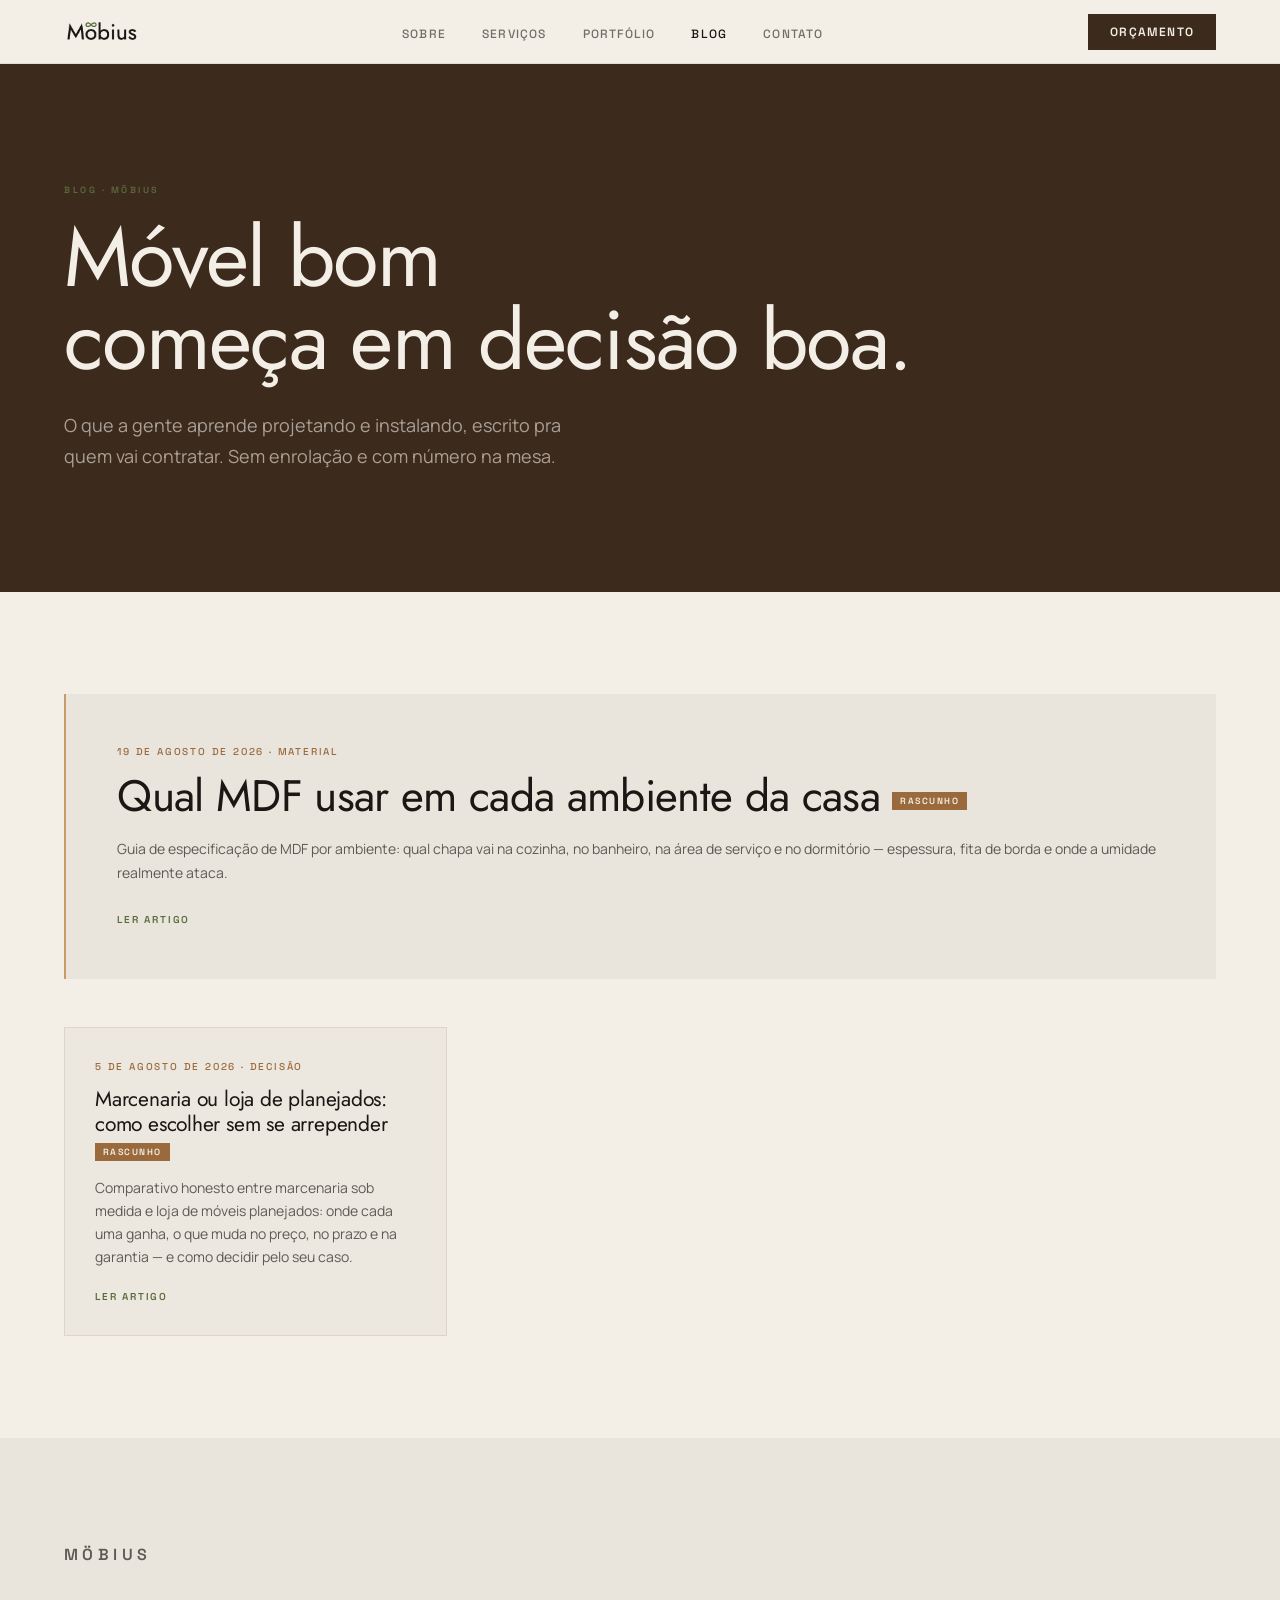
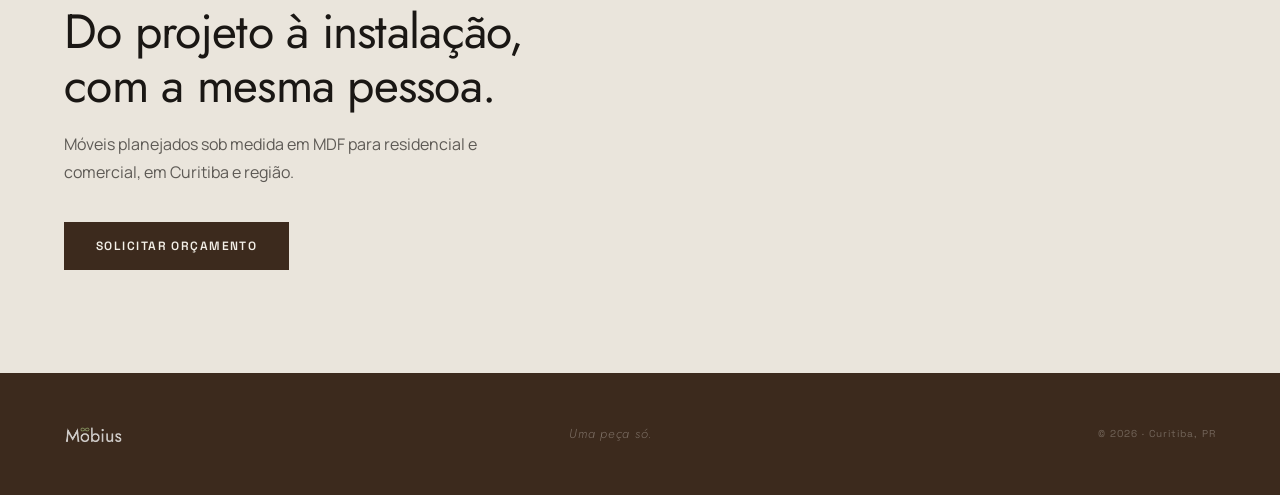
==== blog/index.html @ 8a8b132d "blog: pesquisa SEO, gerador estático e primeiros artigos Pesquisa (marketing/seo/): demanda, concorr" ====
<!DOCTYPE html>
<html lang="pt-BR">
<head>
  <meta charset="UTF-8">
  <meta name="viewport" content="width=device-width, initial-scale=1.0">
  <title>Blog — Möbius Marcenaria</title>
  <meta name="description" content="Guias práticos sobre móveis planejados sob medida em Curitiba: quanto custa, qual material usar, medidas que funcionam e o que olhar antes de fechar.">
  <link rel="canonical" href="https://www.mobiusmoveis.com.br/blog/">

  <meta property="og:type" content="website">
  <meta property="og:site_name" content="Möbius Marcenaria">
  <meta property="og:locale" content="pt_BR">
  <meta property="og:title" content="Blog — Möbius Marcenaria">
  <meta property="og:description" content="Guias práticos sobre móveis planejados sob medida em Curitiba: quanto custa, qual material usar, medidas que funcionam e o que olhar antes de fechar.">
  <meta property="og:url" content="https://www.mobiusmoveis.com.br/blog/">
  <meta property="og:image" content="https://www.mobiusmoveis.com.br/assets/projeto-1.jpg">
  <meta name="twitter:card" content="summary_large_image">
  <meta name="twitter:title" content="Blog — Möbius Marcenaria">
  <meta name="twitter:description" content="Guias práticos sobre móveis planejados sob medida em Curitiba: quanto custa, qual material usar, medidas que funcionam e o que olhar antes de fechar.">
  <meta name="twitter:image" content="https://www.mobiusmoveis.com.br/assets/projeto-1.jpg">
  <link rel="preconnect" href="https://fonts.googleapis.com">
  <link rel="preconnect" href="https://fonts.gstatic.com" crossorigin>
  <link href="https://fonts.googleapis.com/css2?family=Jost:ital,wght@0,300;0,400;0,500;0,600;1,300&family=Manrope:wght@400;500;600;700&family=Space+Grotesk:wght@300;400;500;600&display=swap" rel="stylesheet">
  <link rel="stylesheet" href="/assets/blog.css">
  <script type="application/ld+json">
{
  "@context": "https://schema.org",
  "@type": "Blog",
  "name": "Blog — Möbius Marcenaria",
  "description": "Guias práticos sobre móveis planejados sob medida: custo, materiais, medidas e o que olhar antes de fechar um projeto.",
  "url": "https://www.mobiusmoveis.com.br/blog/",
  "inLanguage": "pt-BR",
  "publisher": {
    "@type": "Organization",
    "name": "Möbius Marcenaria",
    "url": "https://www.mobiusmoveis.com.br",
    "logo": {
      "@type": "ImageObject",
      "url": "https://www.mobiusmoveis.com.br/assets/logo-wordmark.png"
    }
  },
  "blogPost": []
}
  </script>
</head>
<body>

<nav class="nav-topo">
  <a href="/" class="nav-logo"><img src="/assets/logo-wordmark.png" alt="Möbius"></a>
  <ul class="nav-links">
    <li><a href="/#sobre">Sobre</a></li>
    <li><a href="/#servicos">Serviços</a></li>
    <li><a href="/#portfolio">Portfólio</a></li>
    <li><a href="/blog/" class="ativo">Blog</a></li>
    <li><a href="/#contato">Contato</a></li>
  </ul>
  <a href="https://wa.me/5541992759575?text=Ol%C3%A1%2C%20vim%20pelo%20blog%20da%20M%C3%B6bius%20e%20gostaria%20de%20um%20or%C3%A7amento." target="_blank" rel="noopener" class="nav-cta">Orçamento</a>
</nav>

<header class="blog-hero">
  <div class="section-inner">
    <p class="eyebrow">Blog · Möbius</p>
    <h1>Móvel bom<br>começa em decisão boa.</h1>
    <p class="blog-hero-sub">O que a gente aprende projetando e instalando, escrito pra quem vai contratar. Sem enrolação e com número na mesa.</p>
  </div>
</header>

<section class="blog-lista">
  <div class="section-inner">
    
    <a class="card-destaque" href="/blog/qual-mdf-para-cada-ambiente/">
      <p class="card-data"><time datetime="2026-08-19">19 de agosto de 2026</time> · Material</p>
      <h2>Qual MDF usar em cada ambiente da casa <span class="tag-draft">rascunho</span></h2>
      <p class="card-resumo">Guia de especificação de MDF por ambiente: qual chapa vai na cozinha, no banheiro, na área de serviço e no dormitório — espessura, fita de borda e onde a umidade realmente ataca.</p>
      <span class="card-link">Ler artigo</span>
    </a>
    <div class="lista-posts"><a class="card-post" href="/blog/marcenaria-ou-loja-de-planejados/">
        <p class="card-data"><time datetime="2026-08-05">5 de agosto de 2026</time> · Decisão</p>
        <h3>Marcenaria ou loja de planejados: como escolher sem se arrepender <span class="tag-draft">rascunho</span></h3>
        <p class="card-resumo">Comparativo honesto entre marcenaria sob medida e loja de móveis planejados: onde cada uma ganha, o que muda no preço, no prazo e na garantia — e como decidir pelo seu caso.</p>
        <span class="card-link">Ler artigo</span>
      </a></div>
  </div>
</section>

<section class="cta-blog">
  <div class="section-inner">
    <p class="eyebrow">Möbius</p>
    <h2>Do projeto à instalação,<br>com a mesma pessoa.</h2>
    <p>Móveis planejados sob medida em MDF para residencial e comercial, em Curitiba e região.</p>
    <a href="https://wa.me/5541992759575?text=Ol%C3%A1%2C%20vim%20pelo%20blog%20da%20M%C3%B6bius%20e%20gostaria%20de%20um%20or%C3%A7amento." target="_blank" rel="noopener" class="btn-primary">Solicitar orçamento</a>
  </div>
</section>

<footer>
  <div class="footer-inner">
    <div class="footer-logo"><img src="/assets/logo-wordmark-light.png" alt="Möbius"></div>
    <span class="footer-tagline">Uma peça só.</span>
    <span class="footer-copy">© 2026 · Curitiba, PR</span>
  </div>
</footer>

<button class="back-to-top" id="backToTop" aria-label="Voltar ao topo" onclick="window.scrollTo({top:0,behavior:'smooth'})">
  <svg width="16" height="16" viewBox="0 0 16 16" fill="none" xmlns="http://www.w3.org/2000/svg">
    <path d="M8 13V3M3 8L8 3L13 8" stroke="currentColor" stroke-width="1.5" stroke-linecap="round" stroke-linejoin="round"/>
  </svg>
</button>
<script>
  const btn = document.getElementById('backToTop');
  window.addEventListener('scroll', () => {
    btn.classList.toggle('visible', window.scrollY > 240);
  }, { passive: true });
</script>

</body>
</html>
---- assets/blog.css ----
/* ── Möbius — blog ────────────────────────────────────────
   Mesmos tokens da home (index.html). Alterou lá, alterou aqui. */

:root {
  --papel: #F3EFE7;
  --nogueira: #3C2A1D;
  --musgo: #5A6B3B;
  --tinta: #1A1714;
  --mel: #C89B6A;
  --caramelo: #9A6A3C;
  --papel-escuro: #EAE5DC;

  --jost: 'Jost', sans-serif;
  --manrope: 'Manrope', sans-serif;
  --grotesk: 'Space Grotesk', sans-serif;

  --max: 1160px;
  --texto: 720px;
  --pad: clamp(24px, 5vw, 80px);
}

*, *::before, *::after { box-sizing: border-box; margin: 0; padding: 0; }
html { scroll-behavior: smooth; }

body {
  font-family: var(--manrope);
  background: var(--papel);
  color: var(--tinta);
  -webkit-font-smoothing: antialiased;
}

a { text-decoration: none; color: inherit; }
img { display: block; max-width: 100%; height: auto; }

.section-inner { max-width: var(--max); margin: 0 auto; }

.eyebrow {
  font-family: var(--grotesk);
  font-size: 9px;
  font-weight: 600;
  letter-spacing: 0.28em;
  text-transform: uppercase;
  color: var(--musgo);
  margin-bottom: 20px;
}

/* ── NAV ───────────────────────────────────────────────────
   Escopado em .nav-topo de propósito: a trilha e o índice do
   artigo também são <nav>, e não podem herdar o menu fixo. */
.nav-topo {
  position: fixed;
  top: 0; left: 0; right: 0;
  z-index: 100;
  background: var(--papel);
  border-bottom: 1px solid rgba(60, 42, 29, 0.1);
  padding: 0 var(--pad);
  height: 64px;
  display: flex;
  align-items: center;
  justify-content: space-between;
}

.nav-logo img { height: 52px; width: auto; object-fit: contain; }

.nav-links { display: flex; align-items: center; gap: 36px; list-style: none; }

.nav-links a {
  font-family: var(--grotesk);
  font-size: 12px;
  font-weight: 500;
  letter-spacing: 0.1em;
  text-transform: uppercase;
  color: rgba(26, 23, 20, 0.6);
  transition: color 0.2s;
}

.nav-links a:hover, .nav-links a.ativo { color: var(--tinta); }

.nav-cta {
  font-family: var(--grotesk);
  font-size: 12px;
  font-weight: 600;
  letter-spacing: 0.1em;
  text-transform: uppercase;
  color: var(--papel);
  background: var(--nogueira);
  padding: 10px 22px;
  transition: background 0.2s;
}

.nav-cta:hover { background: var(--musgo); }

.btn-primary {
  font-family: var(--grotesk);
  font-size: 12px;
  font-weight: 600;
  letter-spacing: 0.12em;
  text-transform: uppercase;
  color: var(--papel);
  background: var(--nogueira);
  padding: 16px 32px;
  display: inline-block;
  transition: background 0.2s;
}

.btn-primary:hover { background: var(--musgo); }

/* ── ÍNDICE DO BLOG ──────────────────────────────────────── */
.blog-hero {
  background: var(--nogueira);
  padding: calc(64px + clamp(72px, 10vw, 120px)) var(--pad) clamp(72px, 10vw, 120px);
}

.blog-hero h1 {
  font-family: var(--jost);
  font-size: clamp(40px, 6.5vw, 84px);
  font-weight: 400;
  line-height: 1.0;
  letter-spacing: -0.02em;
  color: var(--papel);
  margin-bottom: 28px;
}

.blog-hero-sub {
  font-size: clamp(15px, 1.6vw, 18px);
  line-height: 1.7;
  color: rgba(243, 239, 231, 0.6);
  max-width: 540px;
}

.blog-lista { padding: clamp(64px, 8vw, 104px) var(--pad); }

.vazio { color: rgba(26, 23, 20, 0.5); font-size: 16px; }

.card-destaque {
  display: block;
  background: var(--papel-escuro);
  border-left: 2px solid var(--mel);
  padding: clamp(32px, 4vw, 56px);
  margin-bottom: 48px;
  transition: background 0.25s;
}

.card-destaque:hover { background: rgba(200, 155, 106, 0.14); }

.card-destaque h2 {
  font-family: var(--jost);
  font-size: clamp(28px, 3.6vw, 44px);
  font-weight: 400;
  line-height: 1.12;
  letter-spacing: -0.015em;
  margin-bottom: 16px;
}

.lista-posts {
  display: grid;
  grid-template-columns: repeat(auto-fill, minmax(300px, 1fr));
  gap: 2px;
}

.card-post {
  display: flex;
  flex-direction: column;
  background: rgba(60, 42, 29, 0.04);
  border: 1px solid rgba(60, 42, 29, 0.09);
  padding: 32px 30px;
  transition: background 0.25s;
}

.card-post:hover { background: rgba(90, 107, 59, 0.09); }

.card-post h3 {
  font-family: var(--jost);
  font-size: 21px;
  font-weight: 400;
  line-height: 1.22;
  letter-spacing: -0.01em;
  margin-bottom: 12px;
}

.card-data {
  font-family: var(--grotesk);
  font-size: 10px;
  font-weight: 500;
  letter-spacing: 0.18em;
  text-transform: uppercase;
  color: var(--caramelo);
  margin-bottom: 14px;
}

.card-resumo {
  font-size: 14px;
  line-height: 1.65;
  color: rgba(26, 23, 20, 0.68);
  margin-bottom: 22px;
}

.card-link {
  font-family: var(--grotesk);
  font-size: 10px;
  font-weight: 600;
  letter-spacing: 0.18em;
  text-transform: uppercase;
  color: var(--musgo);
  margin-top: auto;
}

.tag-draft {
  font-family: var(--grotesk);
  font-size: 9px;
  font-weight: 600;
  letter-spacing: 0.16em;
  text-transform: uppercase;
  color: var(--papel);
  background: var(--caramelo);
  padding: 3px 8px;
  vertical-align: middle;
}

.cta-blog {
  background: var(--papel-escuro);
  padding: clamp(64px, 8vw, 104px) var(--pad);
}

.cta-blog h2 {
  font-family: var(--jost);
  font-size: clamp(30px, 4vw, 48px);
  font-weight: 400;
  line-height: 1.12;
  letter-spacing: -0.015em;
  margin-bottom: 18px;
}

.cta-blog p {
  font-size: 16px;
  line-height: 1.75;
  color: rgba(26, 23, 20, 0.68);
  max-width: 480px;
  margin-bottom: 36px;
}

/* ── ARTIGO ──────────────────────────────────────────────── */
.post { padding: calc(64px + clamp(48px, 6vw, 88px)) var(--pad) 0; }

.post-header {
  max-width: var(--texto);
  margin: 0 auto clamp(40px, 5vw, 64px);
}

.trilha {
  font-family: var(--grotesk);
  font-size: 10px;
  font-weight: 500;
  letter-spacing: 0.16em;
  text-transform: uppercase;
  color: rgba(26, 23, 20, 0.4);
  margin-bottom: 28px;
}

.trilha a { transition: color 0.2s; }
.trilha a:hover { color: var(--musgo); }
.trilha span { margin: 0 10px; }

.post-header h1 {
  font-family: var(--jost);
  font-size: clamp(34px, 5vw, 60px);
  font-weight: 400;
  line-height: 1.08;
  letter-spacing: -0.02em;
  margin-bottom: 24px;
}

.post-resumo {
  font-size: clamp(16px, 1.8vw, 19px);
  line-height: 1.7;
  color: rgba(26, 23, 20, 0.7);
  margin-bottom: 28px;
}

.post-meta {
  font-family: var(--grotesk);
  font-size: 11px;
  font-weight: 500;
  letter-spacing: 0.14em;
  text-transform: uppercase;
  color: rgba(26, 23, 20, 0.45);
  padding-top: 22px;
  border-top: 1px solid rgba(60, 42, 29, 0.12);
}

.post-meta span { margin: 0 9px; }

.post-corpo {
  max-width: var(--texto);
  margin: 0 auto;
  font-size: 17px;
  line-height: 1.8;
  color: rgba(26, 23, 20, 0.82);
}

.post-corpo p { margin-bottom: 24px; }

.post-corpo h2 {
  font-family: var(--jost);
  font-size: clamp(25px, 3vw, 34px);
  font-weight: 400;
  line-height: 1.2;
  letter-spacing: -0.015em;
  color: var(--tinta);
  margin: 56px 0 20px;
  scroll-margin-top: 88px;
}

.post-corpo h3 {
  font-family: var(--jost);
  font-size: 21px;
  font-weight: 500;
  line-height: 1.3;
  color: var(--tinta);
  margin: 36px 0 14px;
  scroll-margin-top: 88px;
}

.post-corpo h4 {
  font-family: var(--grotesk);
  font-size: 12px;
  font-weight: 600;
  letter-spacing: 0.16em;
  text-transform: uppercase;
  color: var(--caramelo);
  margin: 32px 0 12px;
}

.post-corpo ul, .post-corpo ol { margin: 0 0 24px 22px; }
.post-corpo li { margin-bottom: 10px; }

.post-corpo strong { font-weight: 600; color: var(--tinta); }

.post-corpo a {
  color: var(--caramelo);
  border-bottom: 1px solid rgba(154, 106, 60, 0.35);
  transition: color 0.2s, border-color 0.2s;
}

.post-corpo a:hover { color: var(--musgo); border-color: var(--musgo); }

.post-corpo blockquote {
  border-left: 2px solid var(--mel);
  background: rgba(200, 155, 106, 0.08);
  padding: 22px 28px;
  margin: 32px 0;
  font-size: 16px;
  line-height: 1.7;
  color: rgba(26, 23, 20, 0.78);
}

.post-corpo hr {
  border: none;
  border-top: 1px solid rgba(60, 42, 29, 0.14);
  margin: 48px 0;
}

.post-corpo figure { margin: 36px 0; }

.post-corpo figcaption {
  font-family: var(--grotesk);
  font-size: 11px;
  letter-spacing: 0.06em;
  color: rgba(26, 23, 20, 0.45);
  margin-top: 10px;
}

.post-corpo code {
  font-family: var(--grotesk);
  font-size: 0.9em;
  background: rgba(60, 42, 29, 0.07);
  padding: 2px 6px;
}

.post-corpo pre {
  background: var(--nogueira);
  color: var(--papel);
  padding: 22px 24px;
  overflow-x: auto;
  margin: 32px 0;
}

.post-corpo pre code { background: none; color: inherit; padding: 0; }

/* tabelas rolam dentro do próprio container — a página nunca rola lateral */
.tabela-wrap {
  overflow-x: auto;
  margin: 32px 0;
  border: 1px solid rgba(60, 42, 29, 0.12);
}

.post-corpo table {
  border-collapse: collapse;
  width: 100%;
  min-width: 480px;
  font-size: 15px;
}

.post-corpo th, .post-corpo td {
  text-align: left;
  padding: 13px 18px;
  border-bottom: 1px solid rgba(60, 42, 29, 0.1);
}

.post-corpo th {
  font-family: var(--grotesk);
  font-size: 10px;
  font-weight: 600;
  letter-spacing: 0.16em;
  text-transform: uppercase;
  color: var(--caramelo);
  background: rgba(60, 42, 29, 0.05);
  white-space: nowrap;
}

.post-corpo tbody tr:last-child td { border-bottom: none; }

/* índice do artigo */
.indice {
  background: rgba(60, 42, 29, 0.045);
  border-left: 2px solid var(--musgo);
  padding: 26px 30px;
  margin-bottom: 48px;
}

.indice-titulo {
  font-family: var(--grotesk);
  font-size: 9px;
  font-weight: 600;
  letter-spacing: 0.24em;
  text-transform: uppercase;
  color: var(--musgo);
  margin-bottom: 14px;
}

.indice ol { margin: 0 0 0 18px; font-size: 15px; }
.indice li { margin-bottom: 7px; line-height: 1.5; }
.indice a { color: rgba(26, 23, 20, 0.72); transition: color 0.2s; }
.indice a:hover { color: var(--caramelo); }

/* CTA no fim do artigo */
.cta-post {
  max-width: var(--texto);
  margin: clamp(56px, 7vw, 88px) auto 0;
  background: var(--nogueira);
  padding: clamp(36px, 4.5vw, 56px);
}

.cta-post h2 {
  font-family: var(--jost);
  font-size: clamp(26px, 3.2vw, 36px);
  font-weight: 400;
  line-height: 1.15;
  letter-spacing: -0.015em;
  color: var(--papel);
  margin-bottom: 16px;
}

.cta-post p {
  font-size: 15px;
  line-height: 1.75;
  color: rgba(243, 239, 231, 0.6);
  margin-bottom: 32px;
  max-width: 460px;
}

.cta-post .btn-primary { background: var(--papel); color: var(--nogueira); }
.cta-post .btn-primary:hover { background: var(--musgo); color: var(--papel); }

.relacionados { padding: clamp(64px, 8vw, 104px) var(--pad); }

/* ── FOOTER ──────────────────────────────────────────────── */
footer { background: var(--nogueira); padding: 40px var(--pad); }

.footer-inner {
  max-width: var(--max);
  margin: 0 auto;
  display: flex;
  justify-content: space-between;
  align-items: center;
}

.footer-logo img { height: 42px; width: auto; object-fit: contain; opacity: 0.8; }

.footer-tagline {
  font-family: var(--jost);
  font-size: 13px;
  font-weight: 300;
  font-style: italic;
  color: rgba(243, 239, 231, 0.35);
  letter-spacing: 0.06em;
}

.footer-copy {
  font-family: var(--grotesk);
  font-size: 10px;
  letter-spacing: 0.1em;
  color: rgba(243, 239, 231, 0.3);
}

/* ── BACK TO TOP ─────────────────────────────────────────── */
.back-to-top {
  position: fixed;
  bottom: 32px;
  right: 32px;
  width: 40px;
  height: 40px;
  background: var(--nogueira);
  color: var(--papel);
  border: none;
  cursor: pointer;
  display: flex;
  align-items: center;
  justify-content: center;
  opacity: 0;
  transform: translateY(12px);
  transition: opacity 0.3s, transform 0.3s, background 0.2s;
  pointer-events: none;
  z-index: 99;
}

.back-to-top.visible { opacity: 1; transform: translateY(0); pointer-events: auto; }
.back-to-top:hover { background: var(--musgo); }

/* ── RESPONSIVO ──────────────────────────────────────────── */
@media (max-width: 900px) {
  .nav-links { display: none; }
  .footer-inner { flex-direction: column; gap: 16px; text-align: center; }
}

@media (max-width: 600px) {
  .lista-posts { grid-template-columns: 1fr; }
  .post-corpo { font-size: 16px; }
  .back-to-top { bottom: 20px; right: 20px; }
}
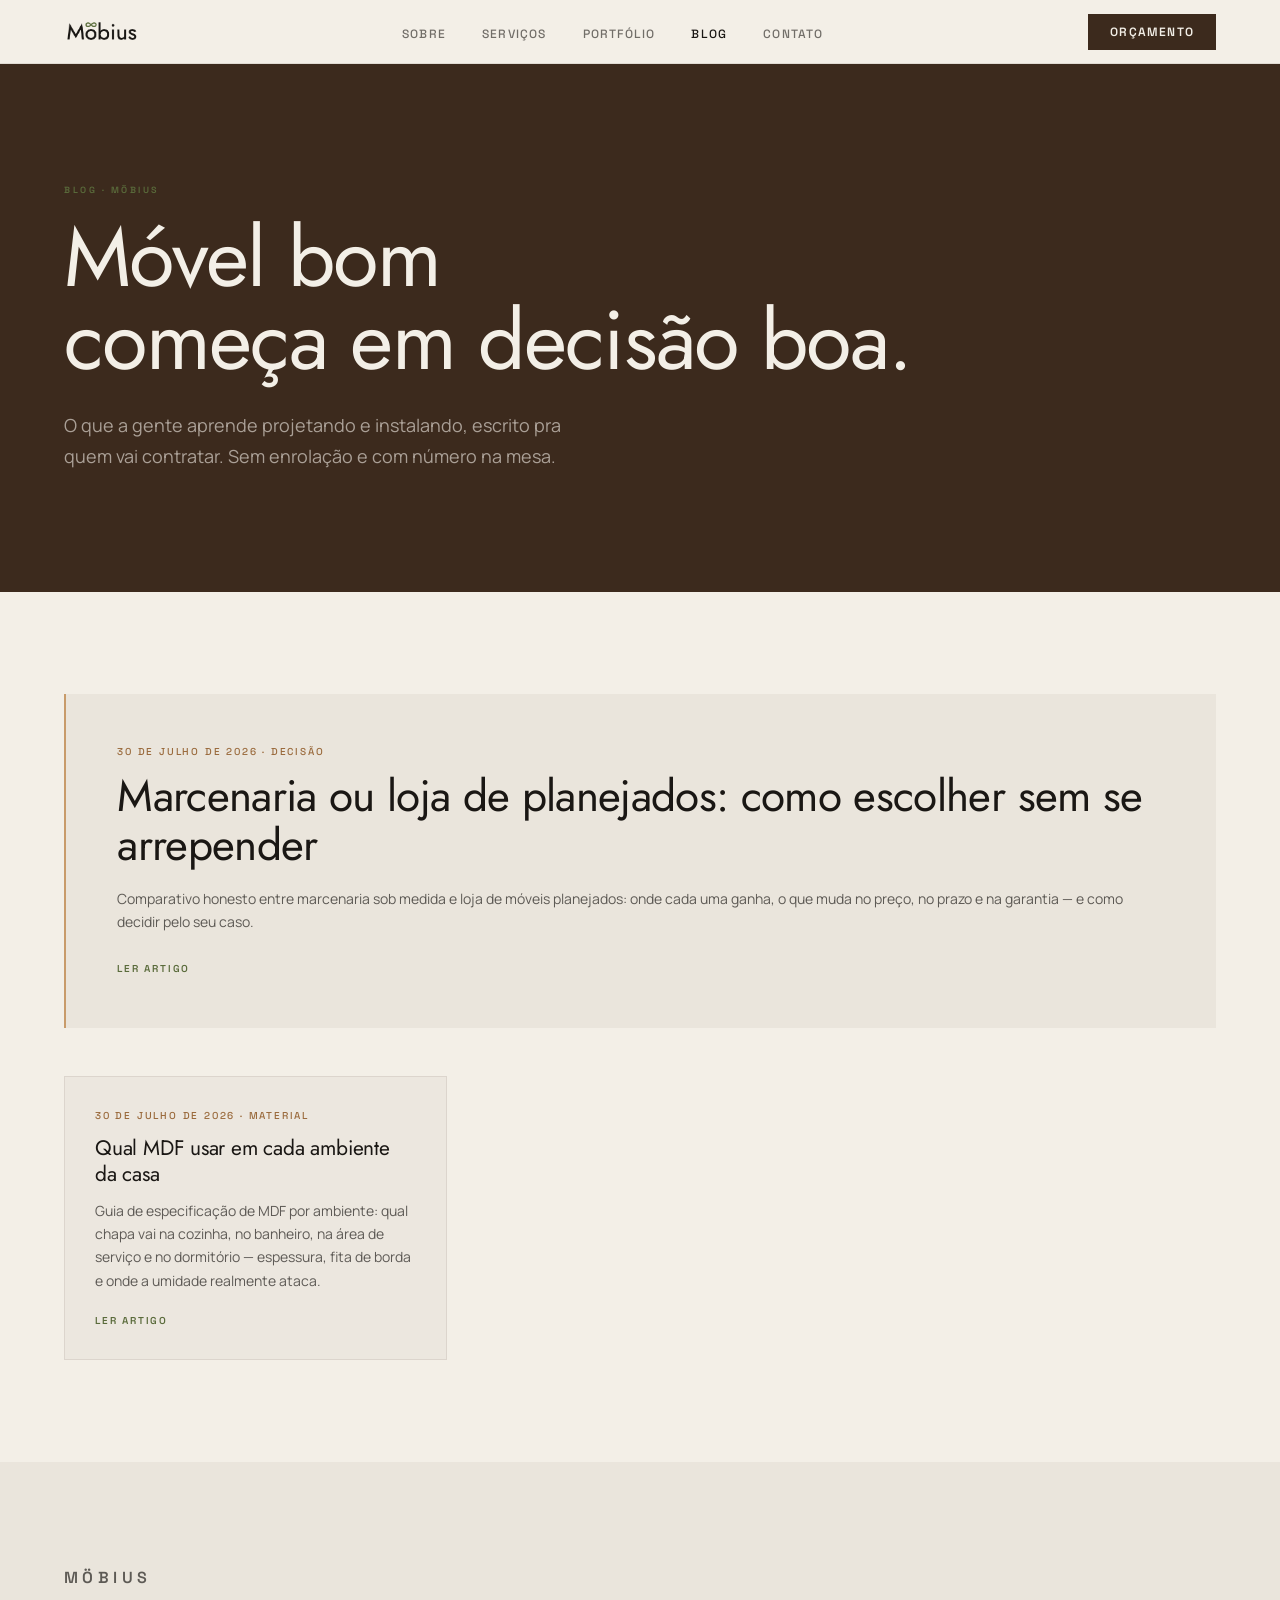
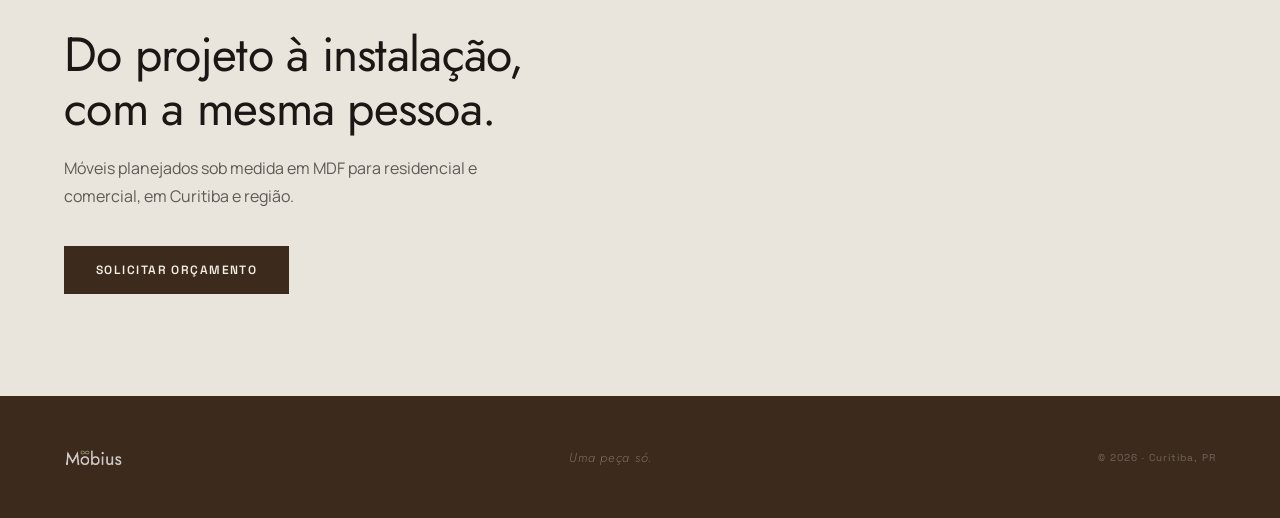
==== commit b7a0d230: "blog: publica os dois primeiros artigos Flipa draft: false em marcenaria-ou-loja-de-planejados e qua" ====
--- a/blog/index.html
+++ b/blog/index.html
@@ -39,7 +39,22 @@
       "url": "https://www.mobiusmoveis.com.br/assets/logo-wordmark.png"
     }
   },
-  "blogPost": []
+  "blogPost": [
+    {
+      "@type": "BlogPosting",
+      "headline": "Marcenaria ou loja de planejados: como escolher sem se arrepender",
+      "description": "Comparativo honesto entre marcenaria sob medida e loja de móveis planejados: onde cada uma ganha, o que muda no preço, no prazo e na garantia — e como decidir pelo seu caso.",
+      "datePublished": "2026-07-30",
+      "url": "https://www.mobiusmoveis.com.br/blog/marcenaria-ou-loja-de-planejados/"
+    },
+    {
+      "@type": "BlogPosting",
+      "headline": "Qual MDF usar em cada ambiente da casa",
+      "description": "Guia de especificação de MDF por ambiente: qual chapa vai na cozinha, no banheiro, na área de serviço e no dormitório — espessura, fita de borda e onde a umidade realmente ataca.",
+      "datePublished": "2026-07-30",
+      "url": "https://www.mobiusmoveis.com.br/blog/qual-mdf-para-cada-ambiente/"
+    }
+  ]
 }
   </script>
 </head>
@@ -68,16 +83,16 @@
 <section class="blog-lista">
   <div class="section-inner">
     
-    <a class="card-destaque" href="/blog/qual-mdf-para-cada-ambiente/">
-      <p class="card-data"><time datetime="2026-08-19">19 de agosto de 2026</time> · Material</p>
-      <h2>Qual MDF usar em cada ambiente da casa <span class="tag-draft">rascunho</span></h2>
-      <p class="card-resumo">Guia de especificação de MDF por ambiente: qual chapa vai na cozinha, no banheiro, na área de serviço e no dormitório — espessura, fita de borda e onde a umidade realmente ataca.</p>
+    <a class="card-destaque" href="/blog/marcenaria-ou-loja-de-planejados/">
+      <p class="card-data"><time datetime="2026-07-30">30 de julho de 2026</time> · Decisão</p>
+      <h2>Marcenaria ou loja de planejados: como escolher sem se arrepender</h2>
+      <p class="card-resumo">Comparativo honesto entre marcenaria sob medida e loja de móveis planejados: onde cada uma ganha, o que muda no preço, no prazo e na garantia — e como decidir pelo seu caso.</p>
       <span class="card-link">Ler artigo</span>
     </a>
-    <div class="lista-posts"><a class="card-post" href="/blog/marcenaria-ou-loja-de-planejados/">
-        <p class="card-data"><time datetime="2026-08-05">5 de agosto de 2026</time> · Decisão</p>
-        <h3>Marcenaria ou loja de planejados: como escolher sem se arrepender <span class="tag-draft">rascunho</span></h3>
-        <p class="card-resumo">Comparativo honesto entre marcenaria sob medida e loja de móveis planejados: onde cada uma ganha, o que muda no preço, no prazo e na garantia — e como decidir pelo seu caso.</p>
+    <div class="lista-posts"><a class="card-post" href="/blog/qual-mdf-para-cada-ambiente/">
+        <p class="card-data"><time datetime="2026-07-30">30 de julho de 2026</time> · Material</p>
+        <h3>Qual MDF usar em cada ambiente da casa</h3>
+        <p class="card-resumo">Guia de especificação de MDF por ambiente: qual chapa vai na cozinha, no banheiro, na área de serviço e no dormitório — espessura, fita de borda e onde a umidade realmente ataca.</p>
         <span class="card-link">Ler artigo</span>
       </a></div>
   </div>
